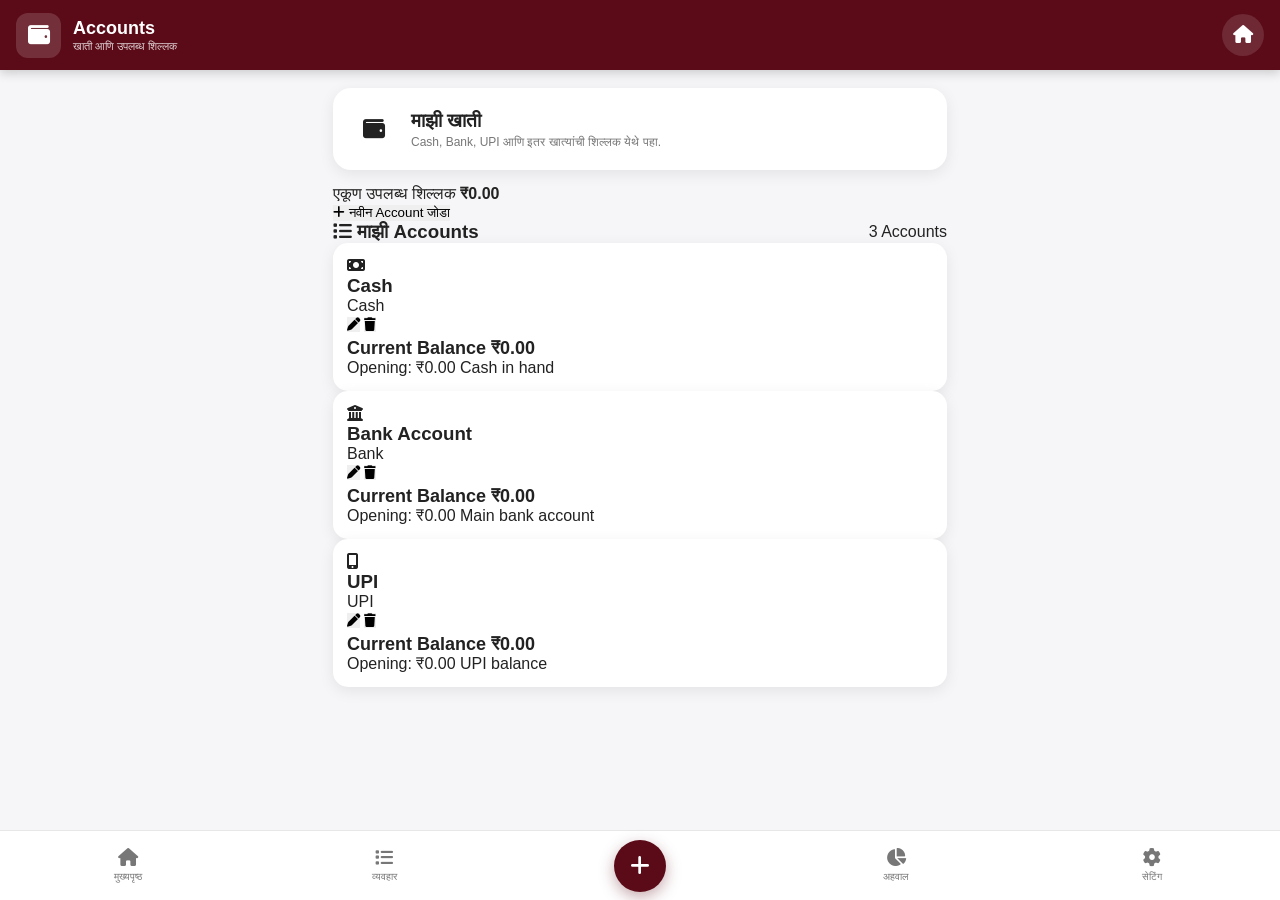
==== accounts.html @ cb8c87b9 "Update and rename account.html to accounts.html" ====
<!DOCTYPE html>
<html lang="mr">

<head>

    <meta charset="UTF-8">

    <meta name="viewport"
          content="width=device-width, initial-scale=1.0">

    <meta name="theme-color"
          content="#5b0b18">

    <title>Accounts | रोजचा जमा खर्च अहवाल</title>

    <link rel="stylesheet"
          href="https://cdnjs.cloudflare.com/ajax/libs/font-awesome/6.5.2/css/all.min.css">

    <link rel="stylesheet"
          href="style.css">

</head>

<body>


<!-- =====================================================
     HEADER
===================================================== -->

<header class="app-header">

    <div class="header-brand">

        <div class="app-logo">

            <i class="fa-solid fa-wallet"></i>

        </div>

        <div>

            <h1>Accounts</h1>

            <p>खाती आणि उपलब्ध शिल्लक</p>

        </div>

    </div>


    <button class="notification-btn"
            onclick="goHome()">

        <i class="fa-solid fa-house"></i>

    </button>

</header>



<!-- =====================================================
     MAIN
===================================================== -->

<main class="form-container">


    <!-- =================================================
         PAGE INTRO
    ================================================== -->

    <section class="page-intro">

        <div class="page-intro-icon account-intro">

            <i class="fa-solid fa-wallet"></i>

        </div>

        <div>

            <h2>माझी खाती</h2>

            <p>
                Cash, Bank, UPI आणि इतर खात्यांची शिल्लक येथे पहा.
            </p>

        </div>

    </section>



    <!-- =================================================
         TOTAL BALANCE
    ================================================== -->

    <section class="account-total-card">

        <span>
            एकूण उपलब्ध शिल्लक
        </span>

        <strong id="totalAccountBalance">
            ₹0.00
        </strong>

    </section>



    <!-- =================================================
         ADD ACCOUNT BUTTON
    ================================================== -->

    <button
        class="add-account-btn"
        onclick="openAccountForm()"
    >

        <i class="fa-solid fa-plus"></i>

        नवीन Account जोडा

    </button>



    <!-- =================================================
         ADD / EDIT ACCOUNT FORM
    ================================================== -->

    <section
        id="accountFormCard"
        class="form-card account-form-card"
        style="display:none;"
    >

        <div class="form-section-title">

            <h3 id="accountFormTitle">
                नवीन Account
            </h3>

            <button
                type="button"
                class="close-form-btn"
                onclick="closeAccountForm()"
            >

                <i class="fa-solid fa-xmark"></i>

            </button>

        </div>


        <form id="accountForm">


            <!-- ACCOUNT NAME -->

            <div class="form-group">

                <label for="accountName">

                    <i class="fa-solid fa-wallet"></i>

                    Account Name

                    <span>*</span>

                </label>


                <input
                    type="text"
                    id="accountName"
                    maxlength="50"
                    placeholder="उदा. SBI Bank"
                    required
                >

            </div>



            <!-- ACCOUNT TYPE -->

            <div class="form-group">

                <label for="accountType">

                    <i class="fa-solid fa-layer-group"></i>

                    Account Type

                    <span>*</span>

                </label>


                <select
                    id="accountType"
                    required
                >

                    <option value="">
                        Account Type निवडा
                    </option>

                    <option value="Cash">
                        💵 Cash
                    </option>

                    <option value="Bank">
                        🏦 Bank Account
                    </option>

                    <option value="UPI">
                        📱 UPI
                    </option>

                    <option value="Card">
                        💳 Card
                    </option>

                    <option value="Other">
                        📁 Other
                    </option>

                </select>

            </div>



            <!-- OPENING BALANCE -->

            <div class="form-group">

                <label for="openingBalance">

                    <i class="fa-solid fa-indian-rupee-sign"></i>

                    Opening Balance

                    <span>*</span>

                </label>


                <div class="amount-input">

                    <span>
                        ₹
                    </span>

                    <input
                        type="number"
                        id="openingBalance"
                        min="0"
                        step="0.01"
                        placeholder="उदा. 10000"
                        required
                    >

                </div>


                <small>
                    Account तयार करताना या खात्यात असलेली रक्कम.
                </small>

            </div>



            <!-- ACCOUNT NOTE -->

            <div class="form-group">

                <label for="accountNote">

                    <i class="fa-solid fa-note-sticky"></i>

                    Note

                </label>


                <textarea
                    id="accountNote"
                    rows="2"
                    maxlength="200"
                    placeholder="Account बद्दल माहिती..."
                ></textarea>

            </div>



            <!-- SAVE -->

            <button
                type="submit"
                class="save-account-btn"
            >

                <i class="fa-solid fa-check"></i>

                Account Save करा

            </button>


        </form>

    </section>



    <!-- =================================================
         ACCOUNTS LIST
    ================================================== -->

    <section class="accounts-section">

        <div class="section-heading">

            <h3>

                <i class="fa-solid fa-list"></i>

                माझी Accounts

            </h3>

            <span id="accountCount">
                0 Accounts
            </span>

        </div>


        <div
            id="accountsList"
            class="accounts-list"
        >

            <!-- Accounts dynamically loaded here -->

        </div>


        <!-- EMPTY -->

        <div
            id="emptyAccounts"
            class="empty-accounts"
            style="display:none;"
        >

            <i class="fa-solid fa-wallet"></i>

            <h3>
                अजून कोणतेही Account नाही
            </h3>

            <p>
                सुरुवात करण्यासाठी नवीन Account जोडा.
            </p>

        </div>

    </section>


</main>



<!-- =====================================================
     BOTTOM NAVIGATION
===================================================== -->

<nav class="bottom-nav">


    <button
        class="nav-item"
        onclick="goHome()"
    >

        <i class="fa-solid fa-house"></i>

        <span>
            मुख्यपृष्ठ
        </span>

    </button>



    <button
        class="nav-item"
        onclick="goToTransactions()"
    >

        <i class="fa-solid fa-list"></i>

        <span>
            व्यवहार
        </span>

    </button>



    <button
        class="nav-add account-add"
        onclick="openAccountForm()"
    >

        <i class="fa-solid fa-plus"></i>

    </button>



    <button
        class="nav-item"
        onclick="goToReports()"
    >

        <i class="fa-solid fa-chart-pie"></i>

        <span>
            अहवाल
        </span>

    </button>



    <button
        class="nav-item"
        onclick="goToSettings()"
    >

        <i class="fa-solid fa-gear"></i>

        <span>
            सेटिंग
        </span>

    </button>


</nav>



<!-- =====================================================
     JAVASCRIPT
===================================================== -->

<script src="app.js"></script>

<script src="accounts.js"></script>


</body>

</html>
---- style.css ----
/* =====================================================
   रोजचा जमा खर्च अहवाल
   MAIN STYLE
===================================================== */

:root {

    --primary: #5b0b18;
    --primary-dark: #3f0710;
    --primary-light: #8a1a2a;

    --income: #16803c;
    --expense: #c62828;
    --saving: #1565c0;
    --budget: #7b1fa2;

    --bg: #f6f6f8;
    --white: #ffffff;

    --text: #222;
    --muted: #777;

    --border: #e7e7e7;

    --shadow:
        0 4px 15px rgba(0,0,0,0.08);

}


* {

    box-sizing: border-box;

    margin: 0;

    padding: 0;

}


body {

    font-family:
        "Noto Sans Devanagari",
        "Noto Sans",
        Arial,
        sans-serif;

    background: var(--bg);

    color: var(--text);

    padding-bottom: 85px;

}


button {

    font-family: inherit;

    cursor: pointer;

    border: none;

}


.container {

    width: 100%;

    max-width: 900px;

    margin: auto;

    padding: 15px;

}



/* =====================================================
   HEADER
===================================================== */

.app-header {

    background: var(--primary);

    color: white;

    min-height: 70px;

    padding: 12px 16px;

    display: flex;

    align-items: center;

    justify-content: space-between;

    position: sticky;

    top: 0;

    z-index: 100;

    box-shadow:
        0 3px 10px rgba(0,0,0,0.18);

}


.header-brand {

    display: flex;

    align-items: center;

    gap: 12px;

}


.app-logo {

    width: 45px;

    height: 45px;

    border-radius: 12px;

    background: rgba(255,255,255,0.15);

    display: flex;

    align-items: center;

    justify-content: center;

    font-size: 22px;

}


.header-brand h1 {

    font-size: 18px;

    line-height: 1.3;

}


.header-brand p {

    font-size: 11px;

    opacity: 0.8;

}


.notification-btn {

    width: 42px;

    height: 42px;

    border-radius: 50%;

    color: white;

    background: rgba(255,255,255,0.12);

    font-size: 18px;

    position: relative;

}


#notificationDot {

    position: absolute;

    top: 7px;

    right: 8px;

    width: 8px;

    height: 8px;

    background: #ff5252;

    border-radius: 50%;

    display: none;

}



/* =====================================================
   DATE CARD
===================================================== */

.date-card {

    background: white;

    border-radius: 16px;

    padding: 16px;

    margin-bottom: 15px;

    display: flex;

    align-items: center;

    justify-content: space-between;

    box-shadow: var(--shadow);

}


.small-label {

    color: var(--muted);

    font-size: 12px;

}


.date-card h2 {

    font-size: 18px;

    margin-top: 3px;

}


.date-icon {

    width: 45px;

    height: 45px;

    border-radius: 12px;

    background: #f4e9eb;

    color: var(--primary);

    display: flex;

    align-items: center;

    justify-content: center;

    font-size: 20px;

}



/* =====================================================
   BALANCE CARD
===================================================== */

.balance-card {

    background:
        linear-gradient(
            135deg,
            var(--primary),
            var(--primary-light)
        );

    color: white;

    border-radius: 20px;

    padding: 20px;

    box-shadow: var(--shadow);

}


.balance-header {

    display: flex;

    justify-content: space-between;

    align-items: center;

    font-size: 14px;

}


.eye-btn {

    background: transparent;

    color: white;

    font-size: 17px;

}


.balance-value {

    font-size: 32px;

    font-weight: 700;

    margin: 10px 0 18px;

}


.balance-row {

    display: grid;

    grid-template-columns: 1fr 1fr;

    gap: 10px;

}


.balance-row div {

    background: rgba(255,255,255,0.12);

    border-radius: 12px;

    padding: 10px;

}


.balance-row span {

    display: block;

    font-size: 11px;

    opacity: 0.85;

}


.balance-row strong {

    display: block;

    margin-top: 4px;

    font-size: 15px;

}



/* =====================================================
   SECTION TITLE
===================================================== */

.section-title {

    font-size: 17px;

    margin: 20px 0 10px;

}


.section-heading {

    display: flex;

    align-items: center;

    justify-content: space-between;

}


.section-heading .section-title {

    margin-bottom: 10px;

}


.section-heading button {

    background: transparent;

    color: var(--primary);

    font-size: 12px;

}



/* =====================================================
   SUMMARY GRID
===================================================== */

.summary-grid {

    display: grid;

    grid-template-columns:
        repeat(2, 1fr);

    gap: 12px;

}


.summary-card {

    background: white;

    border-radius: 16px;

    padding: 14px;

    display: flex;

    align-items: center;

    gap: 10px;

    box-shadow: var(--shadow);

}


.summary-icon {

    width: 40px;

    height: 40px;

    border-radius: 11px;

    display: flex;

    align-items: center;

    justify-content: center;

}


.summary-card span {

    display: block;

    color: var(--muted);

    font-size: 11px;

}


.summary-card strong {

    display: block;

    margin-top: 4px;

    font-size: 16px;

}


.income-card .summary-icon {

    background: #e8f5ed;

    color: var(--income);

}


.expense-card .summary-icon {

    background: #fdeaea;

    color: var(--expense);

}


.saving-card .summary-icon {

    background: #e8f0fc;

    color: var(--saving);

}


.budget-card .summary-icon {

    background: #f3e8f8;

    color: var(--budget);

}



/* =====================================================
   MONTHLY BUDGET
===================================================== */

.budget-card {

    background: white;

    border-radius: 18px;

    padding: 17px;

    margin-top: 20px;

    box-shadow: var(--shadow);

}


.card-heading {

    display: flex;

    justify-content: space-between;

    align-items: center;

}


.card-heading h3 {

    font-size: 18px;

    margin-top: 2px;

}


.card-heading > i {

    font-size: 24px;

    color: var(--budget);

}


.budget-numbers {

    display: grid;

    grid-template-columns:
        repeat(3, 1fr);

    gap: 8px;

    margin: 18px 0;

}


.budget-numbers div {

    background: #f8f8f8;

    padding: 10px;

    border-radius: 10px;

}


.budget-numbers span {

    display: block;

    color: var(--muted);

    font-size: 11px;

}


.budget-numbers strong {

    display: block;

    margin-top: 4px;

    font-size: 14px;

}


.progress-container {

    width: 100%;

    height: 9px;

    background: #eee;

    border-radius: 20px;

    overflow: hidden;

}


.progress-bar {

    width: 0%;

    height: 100%;

    background: var(--budget);

    border-radius: 20px;

    transition: width 0.3s;

}


.budget-footer {

    display: flex;

    justify-content: space-between;

    align-items: center;

    margin-top: 10px;

    font-size: 11px;

    color: var(--muted);

}


.budget-footer button {

    background: transparent;

    color: var(--primary);

    font-weight: 600;

}



/* =====================================================
   QUICK ACTIONS
===================================================== */

.quick-actions {

    display: grid;

    grid-template-columns:
        repeat(3, 1fr);

    gap: 10px;

}


.quick-btn {

    min-height: 85px;

    border-radius: 16px;

    background: white;

    box-shadow: var(--shadow);

    display: flex;

    flex-direction: column;

    align-items: center;

    justify-content: center;

    gap: 8px;

    font-size: 13px;

    font-weight: 600;

}


.quick-btn i {

    font-size: 23px;

}


.income-btn {

    color: var(--income);

}


.expense-btn {

    color: var(--expense);

}


.budget-btn {

    color: var(--budget);

}



/* =====================================================
   ACCOUNTS
===================================================== */

.account-grid {

    display: grid;

    grid-template-columns:
        repeat(2, 1fr);

    gap: 10px;

}


.account-card {

    background: white;

    padding: 14px;

    border-radius: 15px;

    box-shadow: var(--shadow);

}


.account-card .account-name {

    font-size: 13px;

    color: var(--muted);

}


.account-card .account-balance {

    font-size: 18px;

    font-weight: 700;

    margin-top: 5px;

}


.empty-card {

    background: white;

    border-radius: 16px;

    padding: 25px;

    text-align: center;

    box-shadow: var(--shadow);

    grid-column: 1 / -1;

}


.empty-card i {

    font-size: 30px;

    color: #aaa;

    margin-bottom: 10px;

}


.empty-card p {

    color: var(--muted);

    font-size: 13px;

    margin-bottom: 12px;

}


.empty-card button {

    background: var(--primary);

    color: white;

    padding: 9px 15px;

    border-radius: 8px;

}



/* =====================================================
   TRANSACTIONS
===================================================== */

.transactions-list {

    display: flex;

    flex-direction: column;

    gap: 8px;

}


.transaction-item {

    background: white;

    border-radius: 14px;

    padding: 12px;

    display: flex;

    align-items: center;

    gap: 10px;

    box-shadow: var(--shadow);

}


.transaction-icon {

    width: 40px;

    height: 40px;

    border-radius: 10px;

    display: flex;

    align-items: center;

    justify-content: center;

}


.transaction-details {

    flex: 1;

}


.transaction-details strong {

    display: block;

    font-size: 13px;

}


.transaction-details span {

    display: block;

    font-size: 10px;

    color: var(--muted);

    margin-top: 3px;

}


.transaction-amount {

    font-size: 14px;

    font-weight: 700;

}



/* =====================================================
   REMINDER
===================================================== */

.reminder-card {

    margin-top: 20px;

    background: #fff7e6;

    border: 1px solid #f4dca7;

    border-radius: 16px;

    padding: 14px;

    display: flex;

    align-items: center;

    gap: 10px;

}


.reminder-icon {

    width: 42px;

    height: 42px;

    border-radius: 12px;

    background: #ffe5a8;

    color: #a66a00;

    display: flex;

    align-items: center;

    justify-content: center;

}


.reminder-content {

    flex: 1;

}


.reminder-content strong {

    display: block;

    font-size: 13px;

}


.reminder-content p {

    color: #777;

    font-size: 11px;

    margin-top: 3px;

}


.reminder-card button {

    background: var(--primary);

    color: white;

    border-radius: 8px;

    padding: 8px 12px;

    font-size: 11px;

}



/* =====================================================
   BOTTOM NAVIGATION
===================================================== */

.bottom-nav {

    position: fixed;

    bottom: 0;

    left: 0;

    right: 0;

    height: 70px;

    background: white;

    border-top: 1px solid var(--border);

    display: grid;

    grid-template-columns:
        1fr 1fr 1fr 1fr 1fr;

    align-items: center;

    z-index: 200;

}


.nav-item {

    background: transparent;

    color: #777;

    display: flex;

    flex-direction: column;

    align-items: center;

    justify-content: center;

    gap: 4px;

    font-size: 10px;

}


.nav-item i {

    font-size: 18px;

}


.nav-item.active {

    color: var(--primary);

}


.nav-add {

    width: 52px;

    height: 52px;

    border-radius: 50%;

    background: var(--primary);

    color: white;

    margin: auto;

    font-size: 22px;

    box-shadow:
        0 5px 15px rgba(91,11,24,0.35);

}



/* =====================================================
   ADD MENU
===================================================== */

.add-menu-overlay {

    position: fixed;

    inset: 0;

    background: rgba(0,0,0,0.45);

    display: none;

    align-items: flex-end;

    justify-content: center;

    z-index: 500;

}


.add-menu-overlay.show {

    display: flex;

}


.add-menu {

    background: white;

    width: 100%;

    max-width: 500px;

    border-radius:
        22px 22px 0 0;

    padding: 20px;

    animation:
        slideUp 0.25s ease;

}


@keyframes slideUp {

    from {

        transform: translateY(100%);

    }

    to {

        transform: translateY(0);

    }

}


.add-menu-header {

    display: flex;

    justify-content: space-between;

    align-items: center;

    margin-bottom: 15px;

}


.add-menu-header h3 {

    font-size: 18px;

}


.add-menu-header button {

    background: #f3f3f3;

    width: 35px;

    height: 35px;

    border-radius: 50%;

}


.add-menu > button {

    width: 100%;

    padding: 15px;

    border-radius: 12px;

    margin-top: 8px;

    font-size: 15px;

    font-weight: 600;

}


.menu-income {

    background: #eaf6ee;

    color: var(--income);

}


.menu-expense {

    background: #fdeaea;

    color: var(--expense);

}



/* =====================================================
   MOBILE
===================================================== */

@media (max-width: 480px) {


    .header-brand h1 {

        font-size: 16px;

    }


    .header-brand p {

        font-size: 10px;

    }


    .balance-value {

        font-size: 28px;

    }


    .summary-card {

        padding: 11px;

    }


    .summary-card strong {

        font-size: 14px;

    }


    .quick-btn {

        min-height: 75px;

        font-size: 11px;

    }


}



/* =====================================================
   TABLET / DESKTOP
===================================================== */

@media (min-width: 700px) {


    .summary-grid {

        grid-template-columns:
            repeat(4, 1fr);

    }


    .account-grid {

        grid-template-columns:
            repeat(3, 1fr);

    }


    .container {

        padding: 25px;

    }

}

/* =====================================================
   INCOME PAGE
===================================================== */

.form-container {

    width: 100%;
    max-width: 650px;
    margin: auto;
    padding: 18px;

}


.page-intro {

    background: white;
    border-radius: 18px;
    padding: 16px;
    display: flex;
    align-items: center;
    gap: 12px;
    box-shadow: var(--shadow);
    margin-bottom: 15px;

}


.page-intro h2 {

    font-size: 19px;

}


.page-intro p {

    color: var(--muted);
    font-size: 12px;
    margin-top: 3px;

}


.page-intro-icon {

    width: 50px;
    height: 50px;
    border-radius: 14px;
    display: flex;
    align-items: center;
    justify-content: center;
    font-size: 22px;

}


.income-intro {

    background: #e8f5ed;
    color: var(--income);

}


.income-summary {

    display: grid;
    grid-template-columns: repeat(3, 1fr);
    gap: 8px;
    margin-bottom: 15px;

}


.income-summary > div {

    background: white;
    border-radius: 14px;
    padding: 12px;
    box-shadow: var(--shadow);

}


.income-summary span {

    display: block;
    color: var(--muted);
    font-size: 10px;

}


.income-summary strong {

    display: block;
    color: var(--income);
    font-size: 14px;
    margin-top: 5px;

}


.form-card {

    background: white;
    border-radius: 18px;
    padding: 18px;
    box-shadow: var(--shadow);

}


.form-group {

    margin-bottom: 17px;

}


.form-group label {

    display: block;
    font-size: 13px;
    font-weight: 600;
    margin-bottom: 7px;

}


.form-group label i {

    color: var(--primary);
    margin-right: 5px;

}


.form-group label span {

    color: var(--expense);

}


.form-group input,
.form-group select,
.form-group textarea {

    width: 100%;
    border: 1px solid var(--border);
    border-radius: 10px;
    padding: 12px;
    font-family: inherit;
    font-size: 14px;
    background: white;
    outline: none;

}


.form-group input:focus,
.form-group select:focus,
.form-group textarea:focus {

    border-color: var(--primary);

}


.amount-input {

    display: flex;
    align-items: center;
    border: 1px solid var(--border);
    border-radius: 10px;
    overflow: hidden;

}


.amount-input span {

    padding-left: 13px;
    font-weight: 700;
    color: var(--income);

}


.amount-input input {

    border: none;
    border-radius: 0;

}


.form-group small {

    display: block;
    color: var(--muted);
    font-size: 10px;
    margin-top: 5px;

}


.save-income-btn {

    width: 100%;
    background: var(--income);
    color: white;
    padding: 14px;
    border-radius: 11px;
    font-size: 15px;
    font-weight: 700;
    margin-top: 5px;

}


.reset-btn {

    width: 100%;
    background: #f3f3f3;
    color: #555;
    padding: 12px;
    border-radius: 11px;
    font-size: 13px;
    margin-top: 8px;

}


.last-saved {

    background: #eaf7ee;
    border: 1px solid #b9e2c6;
    border-radius: 14px;
    margin-top: 15px;
    padding: 13px;
    display: flex;
    align-items: center;
    gap: 10px;
    color: var(--income);

}


.last-saved > i {

    font-size: 25px;

}


.last-saved strong {

    display: block;
    font-size: 13px;

}


.last-saved p {

    color: #666;
    font-size: 11px;
    margin-top: 3px;

}


.income-add {

    background: var(--income);

}


@media (max-width: 480px) {

    .income-summary {

        grid-template-columns: 1fr;

    }

}
/* =====================================================
   EXPENSE PAGE
===================================================== */

.expense-intro {

    background: #fdeaea;
    color: var(--expense);

}


.expense-summary {

    display: grid;
    grid-template-columns: repeat(3, 1fr);
    gap: 8px;
    margin-bottom: 15px;

}


.expense-summary > div {

    background: white;
    border-radius: 14px;
    padding: 12px;
    box-shadow: var(--shadow);

}


.expense-summary span {

    display: block;
    color: var(--muted);
    font-size: 10px;

}


.expense-summary strong {

    display: block;
    color: var(--expense);
    font-size: 14px;
    margin-top: 5px;

}


.expense-rupee {

    color: var(--expense) !important;

}


.save-expense-btn {

    width: 100%;
    background: var(--expense);
    color: white;
    padding: 14px;
    border-radius: 11px;
    font-size: 15px;
    font-weight: 700;
    margin-top: 5px;

}


.expense-last-saved {

    background: #fff0f0;
    border-color: #efb8b8;
    color: var(--expense);

}


.expense-add {

    background: var(--expense);

}


@media (max-width: 480px) {

    .expense-summary {

        grid-template-columns: 1fr;

    }

}
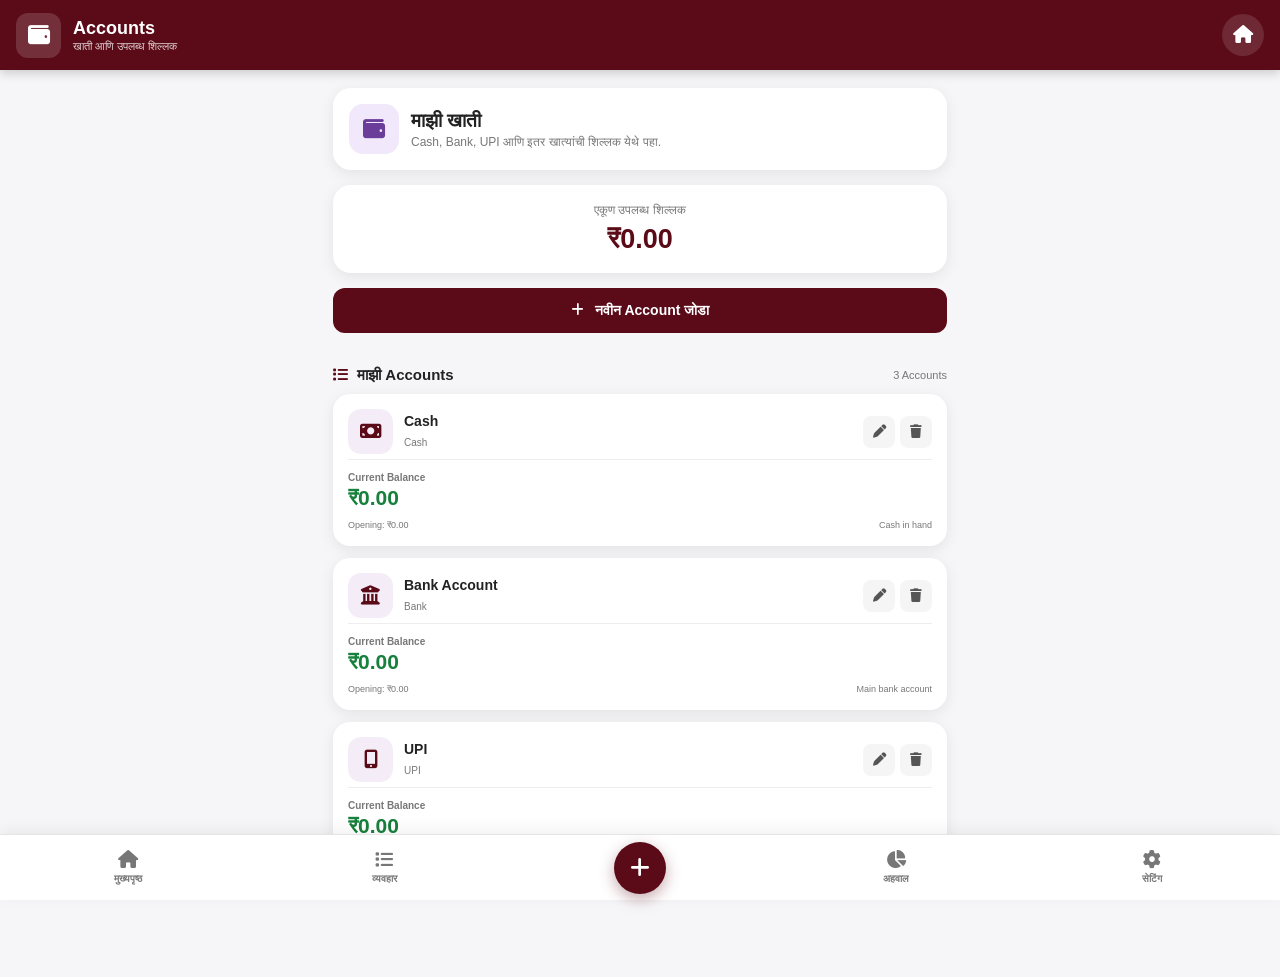
==== commit 932635e9: "Add meta tags and manifest link to accounts.html" ====
--- a/accounts.html
+++ b/accounts.html
@@ -18,7 +18,21 @@
 
     <link rel="stylesheet"
           href="style.css">
-
+<link rel="manifest" href="manifest.json">
+
+<meta name="theme-color" content="#5b0b18">
+
+<meta name="mobile-web-app-capable"
+      content="yes">
+
+<meta name="apple-mobile-web-app-capable"
+      content="yes">
+
+<meta name="apple-mobile-web-app-status-bar-style"
+      content="default">
+
+<link rel="apple-touch-icon"
+      href="icons/icon-192.png">
 </head>
 
 <body>
--- a/style.css
+++ b/style.css
@@ -1735,3 +1735,2902 @@
     }
 
 }
+/* =====================================================
+   ACCOUNTS PAGE
+===================================================== */
+
+.account-intro {
+
+    background: #f1e9fb;
+    color: #6a3d9a;
+
+}
+
+
+.account-total-card {
+
+    background: white;
+    border-radius: 18px;
+    padding: 18px;
+    text-align: center;
+    box-shadow: var(--shadow);
+    margin-bottom: 15px;
+
+}
+
+
+.account-total-card span {
+
+    display: block;
+    color: var(--muted);
+    font-size: 12px;
+
+}
+
+
+.account-total-card strong {
+
+    display: block;
+    color: var(--primary);
+    font-size: 27px;
+    margin-top: 7px;
+
+}
+
+
+.add-account-btn {
+
+    width: 100%;
+    border: none;
+    background: var(--primary);
+    color: white;
+    padding: 14px;
+    border-radius: 12px;
+    font-size: 14px;
+    font-weight: 700;
+    margin-bottom: 15px;
+
+}
+
+
+.add-account-btn i {
+
+    margin-right: 7px;
+
+}
+
+
+.account-form-card {
+
+    margin-bottom: 18px;
+
+}
+
+
+.form-section-title {
+
+    display: flex;
+    justify-content: space-between;
+    align-items: center;
+    margin-bottom: 18px;
+
+}
+
+
+.form-section-title h3 {
+
+    font-size: 16px;
+
+}
+
+
+.close-form-btn {
+
+    border: none;
+    background: #f5f5f5;
+    width: 34px;
+    height: 34px;
+    border-radius: 50%;
+    color: #555;
+
+}
+
+
+.save-account-btn {
+
+    width: 100%;
+    background: var(--primary);
+    color: white;
+    padding: 14px;
+    border-radius: 11px;
+    font-size: 14px;
+    font-weight: 700;
+
+}
+
+
+.accounts-section {
+
+    margin-top: 18px;
+
+}
+
+
+.section-heading {
+
+    display: flex;
+    justify-content: space-between;
+    align-items: center;
+    margin-bottom: 10px;
+
+}
+
+
+.section-heading h3 {
+
+    font-size: 15px;
+
+}
+
+
+.section-heading h3 i {
+
+    color: var(--primary);
+    margin-right: 5px;
+
+}
+
+
+.section-heading span {
+
+    font-size: 11px;
+    color: var(--muted);
+
+}
+
+
+.accounts-list {
+
+    display: flex;
+    flex-direction: column;
+    gap: 12px;
+
+}
+
+
+.account-card {
+
+    background: white;
+    border-radius: 17px;
+    padding: 15px;
+    box-shadow: var(--shadow);
+
+}
+
+
+.account-card-top {
+
+    display: flex;
+    align-items: center;
+    gap: 11px;
+
+}
+
+
+.account-icon {
+
+    width: 45px;
+    height: 45px;
+    border-radius: 13px;
+    background: #f4edf8;
+    color: var(--primary);
+    display: flex;
+    align-items: center;
+    justify-content: center;
+    font-size: 19px;
+    flex-shrink: 0;
+
+}
+
+
+.account-info {
+
+    flex: 1;
+    min-width: 0;
+
+}
+
+
+.account-info h3 {
+
+    font-size: 14px;
+    margin-bottom: 3px;
+
+}
+
+
+.account-info span {
+
+    font-size: 10px;
+    color: var(--muted);
+
+}
+
+
+.account-actions {
+
+    display: flex;
+    gap: 5px;
+
+}
+
+
+.account-actions button {
+
+    width: 32px;
+    height: 32px;
+    border: none;
+    border-radius: 8px;
+    background: #f5f5f5;
+    color: #555;
+
+}
+
+
+.account-actions button:hover {
+
+    background: #eee;
+
+}
+
+
+.account-balance {
+
+    margin-top: 14px;
+    padding-top: 12px;
+    border-top: 1px solid #eee;
+
+}
+
+
+.account-balance span {
+
+    display: block;
+    color: var(--muted);
+    font-size: 10px;
+
+}
+
+
+.account-balance strong {
+
+    display: block;
+    font-size: 21px;
+    margin-top: 3px;
+
+}
+
+
+.account-balance strong.positive {
+
+    color: var(--income);
+
+}
+
+
+.account-balance strong.negative {
+
+    color: var(--expense);
+
+}
+
+
+.account-card-bottom {
+
+    display: flex;
+    justify-content: space-between;
+    gap: 10px;
+    margin-top: 10px;
+    font-size: 9px;
+    color: var(--muted);
+
+}
+
+
+.account-card-bottom span:last-child {
+
+    text-align: right;
+
+}
+
+
+.empty-accounts {
+
+    background: white;
+    border-radius: 17px;
+    padding: 35px 20px;
+    text-align: center;
+    box-shadow: var(--shadow);
+
+}
+
+
+.empty-accounts i {
+
+    font-size: 35px;
+    color: #bbb;
+    margin-bottom: 12px;
+
+}
+
+
+.empty-accounts h3 {
+
+    font-size: 14px;
+
+}
+
+
+.empty-accounts p {
+
+    color: var(--muted);
+    font-size: 11px;
+    margin-top: 5px;
+
+}
+
+
+.account-add {
+
+    background: var(--primary);
+
+}
+
+/* =====================================================
+   TRANSACTIONS PAGE
+===================================================== */
+
+.transaction-intro {
+
+    background: #f2eafa;
+    color: var(--primary);
+
+}
+
+
+.transaction-summary {
+
+    display: grid;
+    grid-template-columns: repeat(3, 1fr);
+    gap: 8px;
+    margin-bottom: 15px;
+
+}
+
+
+.transaction-summary-card {
+
+    background: white;
+    border-radius: 14px;
+    padding: 12px;
+    box-shadow: var(--shadow);
+
+}
+
+
+.transaction-summary-card span {
+
+    display: block;
+    font-size: 10px;
+    color: var(--muted);
+
+}
+
+
+.transaction-summary-card strong {
+
+    display: block;
+    font-size: 14px;
+    margin-top: 5px;
+
+}
+
+
+.income-summary strong {
+
+    color: var(--income);
+
+}
+
+
+.expense-summary-card strong {
+
+    color: var(--expense);
+
+}
+
+
+.balance-summary strong {
+
+    color: var(--primary);
+
+}
+
+
+.transaction-filter-card {
+
+    background: white;
+    border-radius: 17px;
+    padding: 15px;
+    box-shadow: var(--shadow);
+    margin-bottom: 18px;
+
+}
+
+
+.transaction-filter-actions {
+
+    display: flex;
+    gap: 8px;
+    margin-top: 5px;
+
+}
+
+
+.apply-filter-btn,
+.clear-filter-btn {
+
+    flex: 1;
+    border: none;
+    padding: 12px;
+    border-radius: 10px;
+    font-size: 12px;
+    font-weight: 700;
+
+}
+
+
+.apply-filter-btn {
+
+    background: var(--primary);
+    color: white;
+
+}
+
+
+.clear-filter-btn {
+
+    background: #f2f2f2;
+    color: #555;
+
+}
+
+
+.transaction-result-header {
+
+    display: flex;
+    justify-content: space-between;
+    align-items: center;
+    margin-bottom: 10px;
+
+}
+
+
+.transaction-result-header h3 {
+
+    font-size: 15px;
+
+}
+
+
+.transaction-result-header h3 i {
+
+    color: var(--primary);
+    margin-right: 5px;
+
+}
+
+
+.transaction-result-header span {
+
+    color: var(--muted);
+    font-size: 10px;
+
+}
+
+
+.transactions-list {
+
+    display: flex;
+    flex-direction: column;
+    gap: 10px;
+
+}
+
+
+.transaction-card {
+
+    background: white;
+    border-radius: 15px;
+    padding: 13px;
+    box-shadow: var(--shadow);
+
+}
+
+
+.transaction-card-top {
+
+    display: flex;
+    align-items: center;
+    gap: 10px;
+
+}
+
+
+.transaction-type-icon {
+
+    width: 42px;
+    height: 42px;
+    border-radius: 12px;
+    display: flex;
+    align-items: center;
+    justify-content: center;
+    flex-shrink: 0;
+
+}
+
+
+.transaction-type-icon.income {
+
+    background: #e8f7ed;
+    color: var(--income);
+
+}
+
+
+.transaction-type-icon.expense {
+
+    background: #fdeaea;
+    color: var(--expense);
+
+}
+
+
+.transaction-info {
+
+    flex: 1;
+    min-width: 0;
+
+}
+
+
+.transaction-info h4 {
+
+    font-size: 13px;
+    margin-bottom: 3px;
+
+}
+
+
+.transaction-info p {
+
+    font-size: 10px;
+    color: var(--muted);
+    margin: 2px 0;
+
+}
+
+
+.transaction-amount {
+
+    text-align: right;
+
+}
+
+
+.transaction-amount strong {
+
+    display: block;
+    font-size: 14px;
+
+}
+
+
+.transaction-amount strong.income {
+
+    color: var(--income);
+
+}
+
+
+.transaction-amount strong.expense {
+
+    color: var(--expense);
+
+}
+
+
+.transaction-date {
+
+    font-size: 9px;
+    color: var(--muted);
+    margin-top: 4px;
+
+}
+
+
+.transaction-card-bottom {
+
+    border-top: 1px solid #eee;
+    margin-top: 10px;
+    padding-top: 8px;
+    display: flex;
+    justify-content: space-between;
+    gap: 10px;
+    font-size: 9px;
+    color: var(--muted);
+
+}
+
+
+.transaction-actions {
+
+    display: flex;
+    gap: 5px;
+
+}
+
+
+.transaction-actions button {
+
+    border: none;
+    width: 30px;
+    height: 30px;
+    border-radius: 8px;
+    background: #f4f4f4;
+
+}
+
+
+.transaction-actions .delete-btn {
+
+    color: var(--expense);
+
+}
+
+
+.empty-transactions {
+
+    background: white;
+    border-radius: 17px;
+    padding: 35px 20px;
+    text-align: center;
+    box-shadow: var(--shadow);
+
+}
+
+
+.empty-transactions i {
+
+    font-size: 35px;
+    color: #bbb;
+    margin-bottom: 12px;
+
+}
+
+
+.empty-transactions h3 {
+
+    font-size: 14px;
+
+}
+
+
+.empty-transactions p {
+
+    color: var(--muted);
+    font-size: 11px;
+    margin-top: 5px;
+
+}
+
+
+.quick-add-menu {
+
+    position: fixed;
+    right: 18px;
+    bottom: 75px;
+    z-index: 100;
+
+}
+
+
+.quick-add-menu button {
+
+    display: block;
+    width: 145px;
+    border: none;
+    background: white;
+    padding: 12px;
+    margin-top: 7px;
+    border-radius: 10px;
+    box-shadow: var(--shadow);
+    text-align: left;
+    font-size: 12px;
+
+}
+
+
+.quick-add-menu button i {
+
+    margin-right: 7px;
+
+}
+
+
+@media (max-width: 480px) {
+
+    .transaction-summary {
+
+        grid-template-columns: 1fr;
+
+    }
+
+}
+/* =====================================================
+   MONTHLY BUDGET
+===================================================== */
+
+.budget-intro {
+
+    background: #f1e9fb;
+    color: var(--primary);
+
+}
+
+
+.budget-month-card {
+
+    background: white;
+    border-radius: 17px;
+    padding: 15px;
+    box-shadow: var(--shadow);
+    margin-bottom: 12px;
+
+}
+
+
+.load-budget-btn {
+
+    width: 100%;
+    border: none;
+    background: #f3edf7;
+    color: var(--primary);
+    padding: 11px;
+    border-radius: 10px;
+    font-weight: 700;
+    font-size: 12px;
+
+}
+
+
+.budget-planned-card {
+
+    background: white;
+    border-radius: 17px;
+    padding: 15px;
+    box-shadow: var(--shadow);
+    display: flex;
+    align-items: center;
+    gap: 12px;
+    margin-bottom: 12px;
+
+}
+
+
+.budget-card-icon {
+
+    width: 45px;
+    height: 45px;
+    border-radius: 13px;
+    background: #f3edf7;
+    color: var(--primary);
+    display: flex;
+    align-items: center;
+    justify-content: center;
+    font-size: 19px;
+
+}
+
+
+.budget-planned-content {
+
+    flex: 1;
+
+}
+
+
+.budget-planned-content > span {
+
+    display: block;
+    font-size: 11px;
+    color: var(--muted);
+    margin-bottom: 5px;
+
+}
+
+
+.planned-money-input {
+
+    display: flex;
+    align-items: center;
+    gap: 5px;
+
+}
+
+
+.planned-money-input span {
+
+    font-weight: 700;
+    color: var(--primary);
+
+}
+
+
+.planned-money-input input {
+
+    border: none;
+    outline: none;
+    width: 100%;
+    font-size: 20px;
+    font-weight: 700;
+
+}
+
+
+.budget-summary {
+
+    display: grid;
+    grid-template-columns: repeat(2, 1fr);
+    gap: 9px;
+    margin-bottom: 12px;
+
+}
+
+
+.budget-summary-card {
+
+    background: white;
+    border-radius: 15px;
+    padding: 13px;
+    box-shadow: var(--shadow);
+
+}
+
+
+.budget-summary-card span {
+
+    display: block;
+    font-size: 10px;
+    color: var(--muted);
+
+}
+
+
+.budget-summary-card strong {
+
+    display: block;
+    font-size: 17px;
+    margin-top: 5px;
+    color: var(--primary);
+
+}
+
+
+.budget-summary-card .expense-text {
+
+    color: var(--expense);
+
+}
+
+
+.budget-summary-card .remaining-text {
+
+    color: var(--income);
+
+}
+
+
+.budget-alert-card {
+
+    background: white;
+    border-radius: 17px;
+    padding: 15px;
+    box-shadow: var(--shadow);
+    margin-bottom: 15px;
+
+}
+
+
+.budget-alert-title h3 {
+
+    font-size: 14px;
+
+}
+
+
+.budget-alert-title h3 i {
+
+    color: #d99a00;
+    margin-right: 5px;
+
+}
+
+
+.budget-alert-title p {
+
+    color: var(--muted);
+    font-size: 10px;
+    margin-top: 4px;
+
+}
+
+
+.alert-setting-row {
+
+    display: flex;
+    justify-content: space-between;
+    align-items: center;
+    margin-top: 13px;
+
+}
+
+
+.alert-setting-row label {
+
+    font-size: 12px;
+    font-weight: 600;
+
+}
+
+
+.alert-setting-row select {
+
+    width: 100px;
+
+}
+
+
+.budget-category-section {
+
+    margin-top: 5px;
+
+}
+
+
+.section-subtitle {
+
+    color: var(--muted);
+    font-size: 10px;
+    margin-top: 3px;
+
+}
+
+
+.add-category-btn {
+
+    border: none;
+    background: var(--primary);
+    color: white;
+    padding: 9px 11px;
+    border-radius: 9px;
+    font-size: 10px;
+    font-weight: 700;
+
+}
+
+
+.budget-categories-list {
+
+    display: flex;
+    flex-direction: column;
+    gap: 10px;
+    margin-top: 12px;
+
+}
+
+
+.budget-category-card {
+
+    background: white;
+    border-radius: 16px;
+    padding: 13px;
+    box-shadow: var(--shadow);
+
+}
+
+
+.budget-category-top {
+
+    display: flex;
+    align-items: center;
+    gap: 10px;
+
+}
+
+
+.budget-category-icon {
+
+    width: 40px;
+    height: 40px;
+    border-radius: 11px;
+    background: #f4edf8;
+    color: var(--primary);
+    display: flex;
+    align-items: center;
+    justify-content: center;
+
+}
+
+
+.budget-category-info {
+
+    flex: 1;
+
+}
+
+
+.budget-category-info h4 {
+
+    font-size: 12px;
+    margin-bottom: 3px;
+
+}
+
+
+.budget-category-info p {
+
+    font-size: 9px;
+    color: var(--muted);
+
+}
+
+
+.budget-category-amount {
+
+    text-align: right;
+
+}
+
+
+.budget-category-amount strong {
+
+    display: block;
+    font-size: 13px;
+    color: var(--primary);
+
+}
+
+
+.budget-category-amount span {
+
+    display: block;
+    font-size: 8px;
+    color: var(--muted);
+    margin-top: 2px;
+
+}
+
+
+.budget-progress {
+
+    height: 7px;
+    background: #eeeeee;
+    border-radius: 10px;
+    overflow: hidden;
+    margin-top: 11px;
+
+}
+
+
+.budget-progress-bar {
+
+    height: 100%;
+    width: 0%;
+    border-radius: 10px;
+    background: var(--primary);
+    transition: width .3s ease;
+
+}
+
+
+.budget-category-bottom {
+
+    display: flex;
+    justify-content: space-between;
+    margin-top: 7px;
+    font-size: 9px;
+    color: var(--muted);
+
+}
+
+
+.budget-category-bottom .over-budget {
+
+    color: var(--expense);
+    font-weight: 700;
+
+}
+
+
+.budget-category-bottom .safe-budget {
+
+    color: var(--income);
+    font-weight: 700;
+
+}
+
+
+.category-form-card {
+
+    background: white;
+    border-radius: 17px;
+    padding: 15px;
+    box-shadow: var(--shadow);
+    margin-top: 12px;
+
+}
+
+
+.save-category-btn {
+
+    width: 100%;
+    border: none;
+    background: var(--primary);
+    color: white;
+    padding: 12px;
+    border-radius: 10px;
+    font-size: 12px;
+    font-weight: 700;
+
+}
+
+
+.save-budget-btn {
+
+    width: 100%;
+    border: none;
+    background: var(--primary);
+    color: white;
+    padding: 14px;
+    border-radius: 12px;
+    margin-top: 18px;
+    font-size: 13px;
+    font-weight: 700;
+
+}
+
+
+.budget-status-message {
+
+    padding: 13px;
+    border-radius: 11px;
+    margin-top: 10px;
+    text-align: center;
+    font-size: 11px;
+    font-weight: 600;
+
+}
+
+
+.budget-status-message.success {
+
+    background: #e8f7ed;
+    color: #16813d;
+
+}
+
+
+.budget-status-message.warning {
+
+    background: #fff5dc;
+    color: #9b6a00;
+
+}
+
+
+.budget-status-message.danger {
+
+    background: #fdeaea;
+    color: #c62828;
+
+}
+
+
+@media (max-width: 480px) {
+
+    .budget-summary {
+
+        grid-template-columns: 1fr 1fr;
+
+    }
+
+}
+/* =========================================================
+   SETTINGS PAGE
+========================================================= */
+
+.settings-page {
+
+    max-width: 900px;
+
+    margin: 0 auto;
+
+    padding: 20px;
+
+}
+
+
+.settings-card {
+
+    background: #ffffff;
+
+    border-radius: 16px;
+
+    padding: 18px;
+
+    margin-bottom: 16px;
+
+    box-shadow:
+        0 3px 12px rgba(
+            0,
+            0,
+            0,
+            0.08
+        );
+
+}
+
+
+.settings-card-title {
+
+    display: flex;
+
+    align-items: center;
+
+    gap: 14px;
+
+}
+
+
+.settings-icon {
+
+    width: 52px;
+
+    height: 52px;
+
+    border-radius: 14px;
+
+    display: flex;
+
+    align-items: center;
+
+    justify-content: center;
+
+    background: #f6e9ec;
+
+    color: #5b0b18;
+
+    font-size: 22px;
+
+}
+
+
+.settings-card-title h3 {
+
+    margin: 0;
+
+    color: #333;
+
+}
+
+
+.settings-card-title p {
+
+    margin: 5px 0 0;
+
+    color: #777;
+
+    font-size: 13px;
+
+}
+
+
+.settings-section-title {
+
+    display: flex;
+
+    align-items: center;
+
+    gap: 9px;
+
+    margin: 0 0 14px;
+
+    color: #5b0b18;
+
+}
+
+
+.settings-description {
+
+    color: #666;
+
+    font-size: 14px;
+
+    line-height: 1.5;
+
+}
+
+
+.settings-summary-grid {
+
+    display: grid;
+
+    grid-template-columns:
+        repeat(
+            3,
+            1fr
+        );
+
+    gap: 10px;
+
+}
+
+
+.settings-summary-item {
+
+    background: #faf7f8;
+
+    border-radius: 12px;
+
+    padding: 14px;
+
+    text-align: center;
+
+}
+
+
+.settings-summary-item i {
+
+    display: block;
+
+    color: #5b0b18;
+
+    margin-bottom: 7px;
+
+}
+
+
+.settings-summary-item span {
+
+    display: block;
+
+    font-size: 12px;
+
+    color: #777;
+
+}
+
+
+.settings-summary-item strong {
+
+    display: block;
+
+    font-size: 20px;
+
+    margin-top: 5px;
+
+    color: #333;
+
+}
+
+
+.settings-action {
+
+    width: 100%;
+
+    min-height: 48px;
+
+    border: none;
+
+    border-radius: 10px;
+
+    margin-top: 10px;
+
+    padding: 12px 15px;
+
+    display: flex;
+
+    align-items: center;
+
+    justify-content: center;
+
+    gap: 10px;
+
+    cursor: pointer;
+
+    font-size: 15px;
+
+    font-weight: 600;
+
+    text-decoration: none;
+
+    box-sizing: border-box;
+
+}
+
+
+.settings-action.primary {
+
+    background: #5b0b18;
+
+    color: white;
+
+}
+
+
+.settings-action.secondary {
+
+    background: #f1e5e8;
+
+    color: #5b0b18;
+
+}
+
+
+.settings-action.danger {
+
+    background: #fdeaea;
+
+    color: #c62828;
+
+}
+
+
+.settings-hint {
+
+    display: block;
+
+    margin-top: 10px;
+
+    color: #888;
+
+}
+
+
+.settings-danger-note {
+
+    display: block;
+
+    margin-top: 10px;
+
+    color: #c62828;
+
+}
+
+
+.setting-row {
+
+    display: flex;
+
+    align-items: center;
+
+    justify-content: space-between;
+
+    gap: 15px;
+
+}
+
+
+.setting-row strong {
+
+    display: block;
+
+}
+
+
+.setting-row span {
+
+    display: block;
+
+    margin-top: 4px;
+
+    color: #777;
+
+    font-size: 12px;
+
+}
+
+
+.switch {
+
+    position: relative;
+
+    width: 52px;
+
+    height: 28px;
+
+    flex-shrink: 0;
+
+}
+
+
+.switch input {
+
+    opacity: 0;
+
+    width: 0;
+
+    height: 0;
+
+}
+
+
+.slider {
+
+    position: absolute;
+
+    inset: 0;
+
+    cursor: pointer;
+
+    background: #ccc;
+
+    border-radius: 30px;
+
+    transition: 0.3s;
+
+}
+
+
+.slider::before {
+
+    content: "";
+
+    position: absolute;
+
+    width: 22px;
+
+    height: 22px;
+
+    left: 3px;
+
+    top: 3px;
+
+    background: white;
+
+    border-radius: 50%;
+
+    transition: 0.3s;
+
+}
+
+
+.switch input:checked + .slider {
+
+    background: #5b0b18;
+
+}
+
+
+.switch input:checked + .slider::before {
+
+    transform:
+        translateX(24px);
+
+}
+
+
+.settings-status {
+
+    margin-top: 14px;
+
+    padding: 10px;
+
+    border-radius: 8px;
+
+    background: #f5f5f5;
+
+    color: #777;
+
+    font-size: 13px;
+
+}
+
+
+.settings-status.active {
+
+    background: #eaf6ee;
+
+    color: #16803c;
+
+}
+
+
+.settings-menu-grid {
+
+    display: grid;
+
+    grid-template-columns:
+        repeat(
+            3,
+            1fr
+        );
+
+    gap: 10px;
+
+}
+
+
+.settings-menu-grid button {
+
+    border: none;
+
+    background: #faf7f8;
+
+    border-radius: 10px;
+
+    padding: 13px 8px;
+
+    cursor: pointer;
+
+    color: #5b0b18;
+
+    font-weight: 600;
+
+}
+
+
+.settings-menu-grid i {
+
+    display: block;
+
+    margin-bottom: 6px;
+
+}
+
+
+.settings-footer {
+
+    text-align: center;
+
+    padding: 25px 10px;
+
+    color: #777;
+
+    font-size: 13px;
+
+}
+
+
+.settings-footer i {
+
+    color: #5b0b18;
+
+    margin-right: 5px;
+
+}
+
+
+.settings-footer span {
+
+    display: block;
+
+    margin-top: 5px;
+
+    font-size: 11px;
+
+}
+
+
+@media (
+    max-width: 600px
+) {
+
+    .settings-page {
+
+        padding: 12px;
+
+    }
+
+
+    .settings-summary-grid {
+
+        grid-template-columns:
+            repeat(
+                3,
+                1fr
+            );
+
+    }
+
+
+    .settings-summary-item {
+
+        padding: 10px 5px;
+
+    }
+
+
+    .settings-menu-grid {
+
+        grid-template-columns:
+            repeat(
+                2,
+                1fr
+            );
+
+    }
+
+}
+/* =========================================================
+   TRANSACTIONS PAGE
+   रोजचा जमा खर्च अहवाल
+   DESIGN ONLY
+   Compatible with existing app.js / transactions.js
+========================================================= */
+
+
+/* =========================================================
+   PAGE CONTAINER
+========================================================= */
+
+.page-container {
+    max-width: 1100px;
+    margin: 0 auto;
+    padding: 18px 16px 100px;
+}
+
+
+/* =========================================================
+   SUMMARY GRID
+========================================================= */
+
+.summary-grid {
+    display: grid;
+    grid-template-columns: repeat(3, 1fr);
+    gap: 14px;
+    margin-bottom: 18px;
+}
+
+
+.summary-card {
+    display: flex;
+    align-items: center;
+    gap: 12px;
+
+    background: #ffffff;
+    border: 1px solid #eeeeee;
+
+    border-radius: 16px;
+
+    padding: 16px;
+
+    box-shadow: 0 4px 14px rgba(0, 0, 0, 0.06);
+
+    min-height: 86px;
+
+    transition:
+        transform 0.2s ease,
+        box-shadow 0.2s ease;
+}
+
+
+.summary-card:hover {
+    transform: translateY(-2px);
+
+    box-shadow:
+        0 7px 20px rgba(0, 0, 0, 0.09);
+}
+
+
+.summary-icon {
+    width: 46px;
+    height: 46px;
+
+    min-width: 46px;
+
+    border-radius: 13px;
+
+    display: flex;
+    align-items: center;
+    justify-content: center;
+
+    font-size: 19px;
+}
+
+
+.summary-card span {
+    display: block;
+
+    font-size: 13px;
+
+    color: #777;
+
+    margin-bottom: 4px;
+}
+
+
+.summary-card strong {
+    display: block;
+
+    font-size: 20px;
+
+    font-weight: 700;
+
+    color: #222;
+}
+
+
+/* Income */
+
+.income-card .summary-icon {
+    background: #e8f7ef;
+    color: #18864b;
+}
+
+
+/* Expense */
+
+.expense-card .summary-icon {
+    background: #fdecec;
+    color: #c62828;
+}
+
+
+/* Balance */
+
+.balance-card .summary-icon {
+    background: #f4e8ec;
+    color: #5b0b18;
+}
+
+
+/* =========================================================
+   CONTENT CARD
+========================================================= */
+
+.content-card {
+    background: #ffffff;
+
+    border: 1px solid #eeeeee;
+
+    border-radius: 18px;
+
+    padding: 20px;
+
+    margin-bottom: 22px;
+
+    box-shadow:
+        0 4px 16px rgba(0, 0, 0, 0.05);
+}
+
+
+/* =========================================================
+   SECTION TITLE
+========================================================= */
+
+.section-title {
+    display: flex;
+    justify-content: space-between;
+    align-items: center;
+
+    margin-bottom: 18px;
+}
+
+
+.section-title h2 {
+    margin: 0;
+
+    font-size: 19px;
+
+    color: #222;
+}
+
+
+.section-title p {
+    margin: 5px 0 0;
+
+    color: #777;
+
+    font-size: 13px;
+}
+
+
+/* =========================================================
+   FORM
+========================================================= */
+
+.form-grid {
+    display: grid;
+
+    grid-template-columns:
+        repeat(4, 1fr);
+
+    gap: 13px;
+}
+
+
+.form-group {
+    margin-bottom: 14px;
+}
+
+
+.form-grid .form-group {
+    margin-bottom: 0;
+}
+
+
+.form-group label {
+    display: block;
+
+    font-size: 13px;
+
+    font-weight: 600;
+
+    color: #444;
+
+    margin-bottom: 7px;
+}
+
+
+.form-group label i {
+    color: #5b0b18;
+
+    margin-right: 4px;
+}
+
+
+.form-group input,
+.form-group select {
+    width: 100%;
+
+    box-sizing: border-box;
+
+    min-height: 44px;
+
+    padding: 10px 12px;
+
+    border: 1px solid #dcdcdc;
+
+    border-radius: 10px;
+
+    background: #ffffff;
+
+    color: #222;
+
+    font-size: 14px;
+
+    outline: none;
+
+    transition:
+        border-color 0.2s ease,
+        box-shadow 0.2s ease;
+}
+
+
+.form-group input:focus,
+.form-group select:focus {
+
+    border-color: #5b0b18;
+
+    box-shadow:
+        0 0 0 3px rgba(91, 11, 24, 0.10);
+}
+
+
+/* Search */
+
+#transactionSearch {
+    min-height: 46px;
+
+    border-radius: 12px;
+}
+
+
+/* =========================================================
+   FILTER ACTIONS
+========================================================= */
+
+.filter-actions {
+
+    display: flex;
+
+    gap: 10px;
+
+    margin-top: 16px;
+}
+
+
+.btn {
+
+    border: none;
+
+    border-radius: 10px;
+
+    min-height: 42px;
+
+    padding: 9px 16px;
+
+    font-size: 14px;
+
+    font-weight: 600;
+
+    cursor: pointer;
+
+    display: inline-flex;
+
+    align-items: center;
+
+    justify-content: center;
+
+    gap: 7px;
+
+    transition:
+        transform 0.15s ease,
+        opacity 0.15s ease,
+        box-shadow 0.15s ease;
+}
+
+
+.btn:active {
+    transform: scale(0.97);
+}
+
+
+.btn-primary {
+
+    background: #5b0b18;
+
+    color: #ffffff;
+
+    box-shadow:
+        0 3px 9px rgba(91, 11, 24, 0.20);
+}
+
+
+.btn-primary:hover {
+    opacity: 0.92;
+}
+
+
+.btn-secondary {
+
+    background: #f1f1f1;
+
+    color: #444;
+}
+
+
+.btn-secondary:hover {
+    background: #e7e7e7;
+}
+
+
+.btn-danger {
+
+    background: #c62828;
+
+    color: #ffffff;
+
+    box-shadow:
+        0 3px 9px rgba(198, 40, 40, 0.18);
+}
+
+
+.btn-danger:hover {
+    opacity: 0.92;
+}
+
+
+/* =========================================================
+   TRANSACTION LIST HEADER
+========================================================= */
+
+.transaction-list-header {
+
+    display: flex;
+
+    align-items: center;
+
+    gap: 10px;
+
+    margin: 4px 0 14px;
+}
+
+
+.transaction-list-header > div {
+
+    flex: 1;
+}
+
+
+.transaction-list-header h2 {
+
+    margin: 0;
+
+    font-size: 19px;
+
+    color: #222;
+}
+
+
+.transaction-list-header span {
+
+    display: block;
+
+    margin-top: 3px;
+
+    color: #777;
+
+    font-size: 12px;
+}
+
+
+/* =========================================================
+   TRANSACTION LIST
+========================================================= */
+
+.transaction-list {
+
+    display: flex;
+
+    flex-direction: column;
+
+    gap: 10px;
+}
+
+
+/* =========================================================
+   TRANSACTION CARD
+   This supports dynamically generated transaction items
+========================================================= */
+
+.transaction-item,
+.transaction-card {
+
+    background: #ffffff;
+
+    border: 1px solid #eeeeee;
+
+    border-radius: 14px;
+
+    padding: 14px 15px;
+
+    display: flex;
+
+    align-items: center;
+
+    gap: 13px;
+
+    box-shadow:
+        0 3px 12px rgba(0, 0, 0, 0.045);
+
+    transition:
+        transform 0.2s ease,
+        box-shadow 0.2s ease;
+}
+
+
+.transaction-item:hover,
+.transaction-card:hover {
+
+    transform: translateY(-1px);
+
+    box-shadow:
+        0 6px 17px rgba(0, 0, 0, 0.07);
+}
+
+
+/* Transaction icon */
+
+.transaction-icon {
+
+    width: 44px;
+
+    height: 44px;
+
+    min-width: 44px;
+
+    border-radius: 12px;
+
+    display: flex;
+
+    align-items: center;
+
+    justify-content: center;
+
+    font-size: 17px;
+}
+
+
+.transaction-income .transaction-icon,
+.income-transaction .transaction-icon {
+
+    background: #e8f7ef;
+
+    color: #18864b;
+}
+
+
+.transaction-expense .transaction-icon,
+.expense-transaction .transaction-icon {
+
+    background: #fdecec;
+
+    color: #c62828;
+}
+
+
+/* Transaction content */
+
+.transaction-details {
+
+    flex: 1;
+
+    min-width: 0;
+}
+
+
+.transaction-details h3 {
+
+    margin: 0;
+
+    font-size: 15px;
+
+    font-weight: 650;
+
+    color: #222;
+
+    white-space: nowrap;
+
+    overflow: hidden;
+
+    text-overflow: ellipsis;
+}
+
+
+.transaction-details p {
+
+    margin: 4px 0 0;
+
+    font-size: 12px;
+
+    color: #777;
+}
+
+
+.transaction-amount {
+
+    font-size: 16px;
+
+    font-weight: 700;
+
+    white-space: nowrap;
+}
+
+
+.transaction-income .transaction-amount,
+.income-transaction .transaction-amount {
+
+    color: #18864b;
+}
+
+
+.transaction-expense .transaction-amount,
+.expense-transaction .transaction-amount {
+
+    color: #c62828;
+}
+
+
+/* Delete button */
+
+.transaction-delete,
+.delete-transaction {
+
+    width: 36px;
+
+    height: 36px;
+
+    border: none;
+
+    border-radius: 9px;
+
+    background: #fff0f0;
+
+    color: #c62828;
+
+    cursor: pointer;
+
+    display: flex;
+
+    align-items: center;
+
+    justify-content: center;
+
+    transition: 0.2s ease;
+}
+
+
+.transaction-delete:hover,
+.delete-transaction:hover {
+
+    background: #c62828;
+
+    color: #ffffff;
+}
+
+
+/* =========================================================
+   EMPTY STATE
+========================================================= */
+
+.empty-state {
+
+    background: #ffffff;
+
+    border: 1px dashed #d8d8d8;
+
+    border-radius: 18px;
+
+    padding: 38px 20px;
+
+    text-align: center;
+
+    color: #666;
+}
+
+
+.empty-icon {
+
+    width: 62px;
+
+    height: 62px;
+
+    margin: 0 auto 14px;
+
+    border-radius: 18px;
+
+    display: flex;
+
+    align-items: center;
+
+    justify-content: center;
+
+    background: #f4e8ec;
+
+    color: #5b0b18;
+
+    font-size: 25px;
+}
+
+
+.empty-state h3 {
+
+    margin: 0;
+
+    color: #333;
+
+    font-size: 17px;
+}
+
+
+.empty-state p {
+
+    margin: 7px 0 18px;
+
+    font-size: 13px;
+
+    color: #777;
+}
+
+
+.empty-actions {
+
+    display: flex;
+
+    justify-content: center;
+
+    gap: 10px;
+
+    flex-wrap: wrap;
+}
+
+
+/* =========================================================
+   DELETE MODAL
+========================================================= */
+
+.modal-overlay {
+
+    position: fixed;
+
+    inset: 0;
+
+    z-index: 9999;
+
+    background:
+        rgba(0, 0, 0, 0.55);
+
+    display: flex;
+
+    align-items: center;
+
+    justify-content: center;
+
+    padding: 18px;
+}
+
+
+.modal-card {
+
+    width: 100%;
+
+    max-width: 390px;
+
+    background: #ffffff;
+
+    border-radius: 20px;
+
+    padding: 25px 20px;
+
+    text-align: center;
+
+    box-shadow:
+        0 18px 50px rgba(0, 0, 0, 0.22);
+
+    animation: modalIn 0.18s ease-out;
+}
+
+
+@keyframes modalIn {
+
+    from {
+        opacity: 0;
+        transform: scale(0.94) translateY(8px);
+    }
+
+    to {
+        opacity: 1;
+        transform: scale(1) translateY(0);
+    }
+
+}
+
+
+.modal-icon {
+
+    width: 58px;
+
+    height: 58px;
+
+    margin: 0 auto 14px;
+
+    border-radius: 16px;
+
+    display: flex;
+
+    align-items: center;
+
+    justify-content: center;
+
+    background: #fff0f0;
+
+    color: #c62828;
+
+    font-size: 23px;
+}
+
+
+.modal-card h3 {
+
+    margin: 0;
+
+    color: #222;
+
+    font-size: 18px;
+}
+
+
+.modal-card p {
+
+    margin: 8px 0 20px;
+
+    color: #777;
+
+    font-size: 13px;
+
+    line-height: 1.5;
+}
+
+
+.modal-actions {
+
+    display: flex;
+
+    justify-content: center;
+
+    gap: 10px;
+}
+
+
+/* =========================================================
+   BOTTOM NAVIGATION
+========================================================= */
+
+.bottom-nav {
+
+    position: fixed;
+
+    left: 0;
+
+    right: 0;
+
+    bottom: 0;
+
+    z-index: 1000;
+
+    height: 66px;
+
+    background: rgba(255, 255, 255, 0.97);
+
+    border-top: 1px solid #e5e5e5;
+
+    display: grid;
+
+    grid-template-columns:
+        repeat(5, 1fr);
+
+    box-shadow:
+        0 -4px 15px rgba(0, 0, 0, 0.06);
+
+    backdrop-filter: blur(10px);
+}
+
+
+.nav-item {
+
+    border: none;
+
+    background: transparent;
+
+    color: #777;
+
+    cursor: pointer;
+
+    display: flex;
+
+    flex-direction: column;
+
+    align-items: center;
+
+    justify-content: center;
+
+    gap: 4px;
+
+    font-size: 11px;
+
+    transition: 0.2s ease;
+}
+
+
+.nav-item i {
+
+    font-size: 18px;
+}
+
+
+.nav-item span {
+
+    font-size: 10px;
+
+    font-weight: 600;
+}
+
+
+.nav-item.active {
+
+    color: #5b0b18;
+
+    font-weight: 700;
+}
+
+
+.nav-item.active i {
+
+    transform: translateY(-1px);
+}
+
+
+/* =========================================================
+   TABLET
+========================================================= */
+
+@media (max-width: 850px) {
+
+    .form-grid {
+
+        grid-template-columns:
+            repeat(2, 1fr);
+    }
+
+}
+
+
+/* =========================================================
+   MOBILE
+========================================================= */
+
+@media (max-width: 600px) {
+
+    .page-container {
+
+        padding:
+            14px 12px 92px;
+    }
+
+
+    .summary-grid {
+
+        grid-template-columns:
+            1fr;
+
+        gap: 10px;
+    }
+
+
+    .summary-card {
+
+        min-height: 70px;
+
+        padding: 13px;
+    }
+
+
+    .summary-icon {
+
+        width: 42px;
+
+        height: 42px;
+
+        min-width: 42px;
+    }
+
+
+    .summary-card strong {
+
+        font-size: 18px;
+    }
+
+
+    .content-card {
+
+        padding: 15px;
+
+        border-radius: 15px;
+    }
+
+
+    .section-title h2 {
+
+        font-size: 17px;
+    }
+
+
+    .form-grid {
+
+        grid-template-columns:
+            1fr;
+
+        gap: 0;
+    }
+
+
+    .form-grid .form-group {
+
+        margin-bottom: 13px;
+    }
+
+
+    .filter-actions {
+
+        display: grid;
+
+        grid-template-columns:
+            1fr 1fr;
+    }
+
+
+    .transaction-list-header {
+
+        flex-wrap: wrap;
+
+        gap: 7px;
+    }
+
+
+    .transaction-list-header > div {
+
+        width: 100%;
+
+        flex-basis: 100%;
+
+        margin-bottom: 4px;
+    }
+
+
+    .transaction-list-header .btn {
+
+        flex: 1;
+    }
+
+
+    .transaction-item,
+    .transaction-card {
+
+        padding: 12px;
+
+        gap: 9px;
+    }
+
+
+    .transaction-icon {
+
+        width: 40px;
+
+        height: 40px;
+
+        min-width: 40px;
+    }
+
+
+    .transaction-details h3 {
+
+        font-size: 14px;
+    }
+
+
+    .transaction-amount {
+
+        font-size: 14px;
+    }
+
+
+    .empty-state {
+
+        padding:
+            32px 15px;
+    }
+
+
+    .empty-actions {
+
+        display: grid;
+
+        grid-template-columns:
+            1fr;
+
+        max-width: 250px;
+
+        margin: auto;
+    }
+
+
+    .bottom-nav {
+
+        height: 62px;
+    }
+
+
+    .nav-item i {
+
+        font-size: 17px;
+    }
+
+
+    .nav-item span {
+
+        font-size: 9px;
+    }
+
+}
+
+
+/* =========================================================
+   SMALL MOBILE
+========================================================= */
+
+@media (max-width: 380px) {
+
+    .page-container {
+
+        padding-left: 9px;
+
+        padding-right: 9px;
+    }
+
+
+    .summary-card {
+
+        padding: 11px;
+    }
+
+
+    .summary-card strong {
+
+        font-size: 17px;
+    }
+
+
+    .transaction-list-header .btn {
+
+        font-size: 12px;
+
+        padding-left: 9px;
+
+        padding-right: 9px;
+    }
+
+}
+
+
+/* =========================================================
+   DARK MODE COMPATIBILITY
+   If existing app supports dark mode
+========================================================= */
+
+@media (prefers-color-scheme: dark) {
+
+    body.dark-mode .summary-card,
+    body.dark-mode .content-card,
+    body.dark-mode .transaction-item,
+    body.dark-mode .transaction-card,
+    body.dark-mode .empty-state,
+    body.dark-mode .modal-card {
+
+        background: #1f1f1f;
+
+        border-color: #333;
+    }
+
+
+    body.dark-mode .summary-card strong,
+    body.dark-mode .section-title h2,
+    body.dark-mode .transaction-list-header h2,
+    body.dark-mode .transaction-details h3,
+    body.dark-mode .modal-card h3 {
+
+        color: #f1f1f1;
+    }
+
+
+    body.dark-mode .form-group input,
+    body.dark-mode .form-group select {
+
+        background: #252525;
+
+        color: #ffffff;
+
+        border-color: #444;
+    }
+
+
+    body.dark-mode .bottom-nav {
+
+        background: #1d1d1d;
+
+        border-color: #333;
+    }
+
+}
